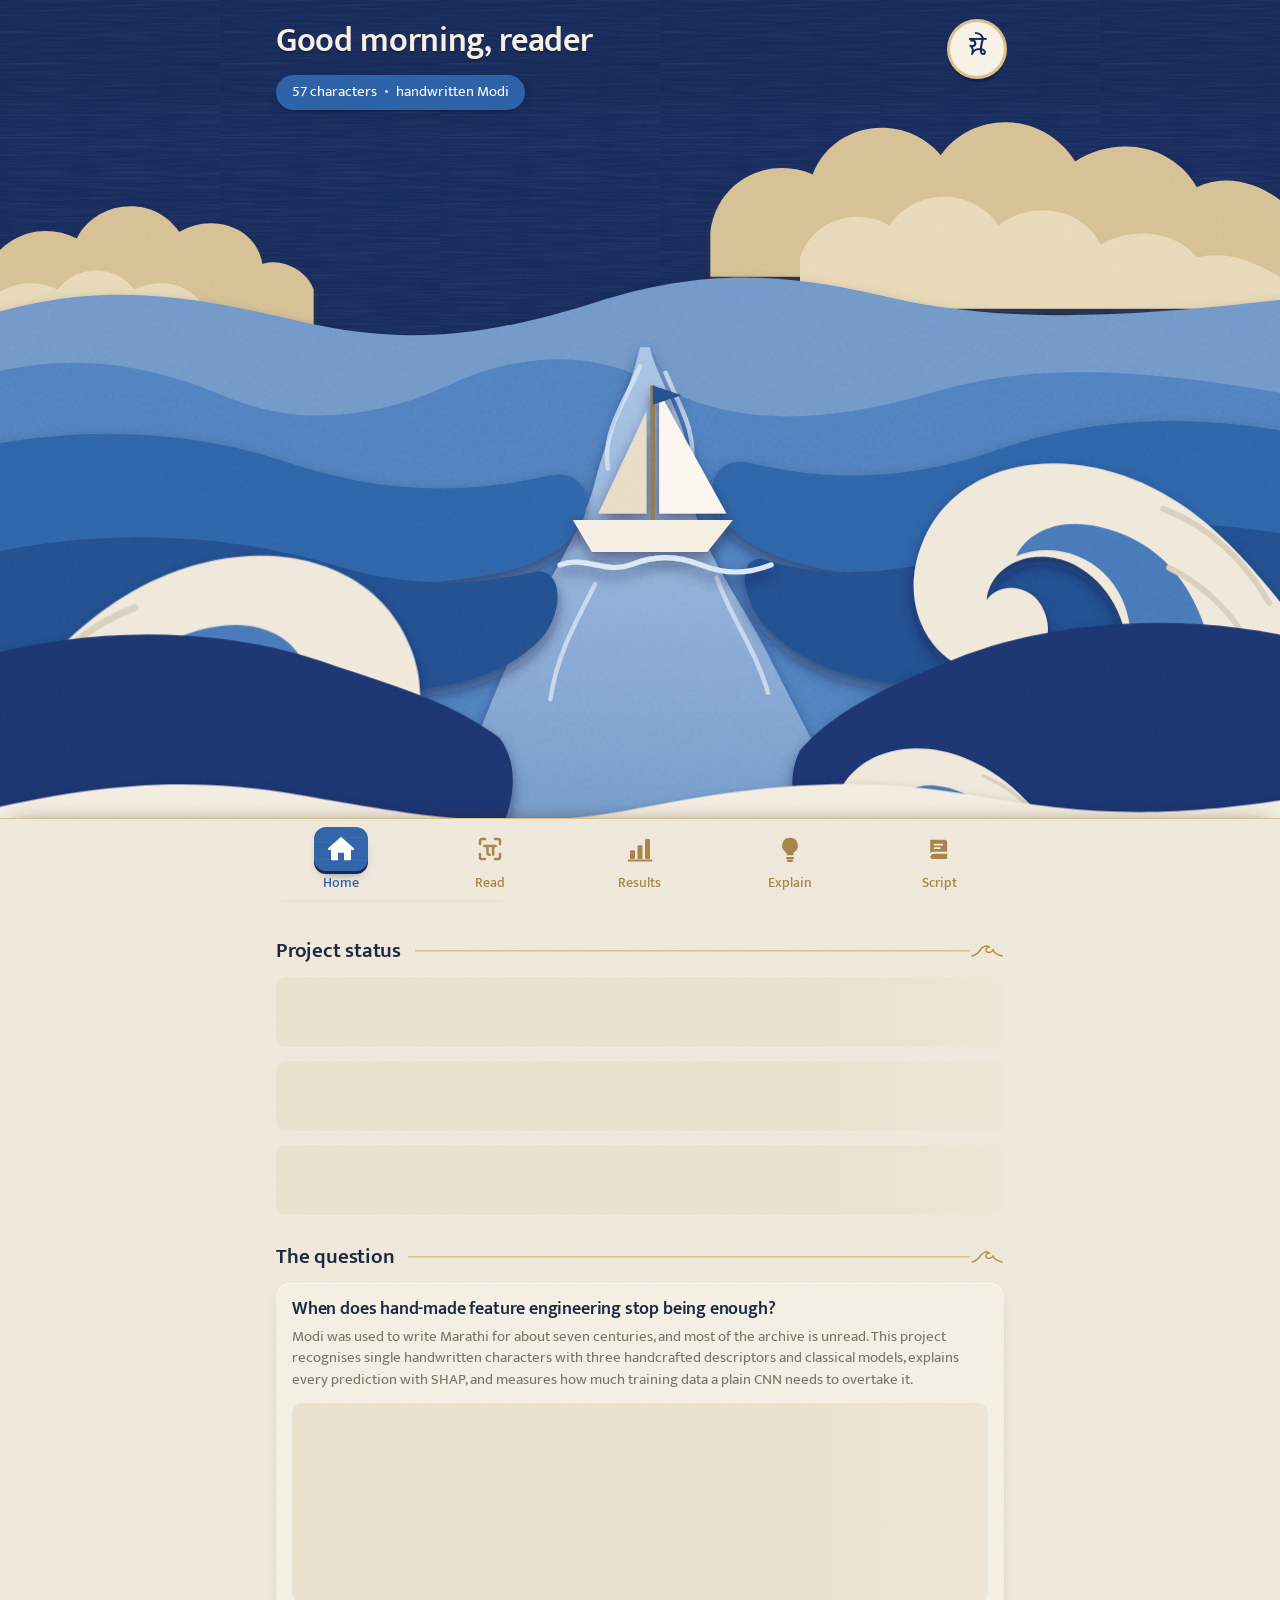
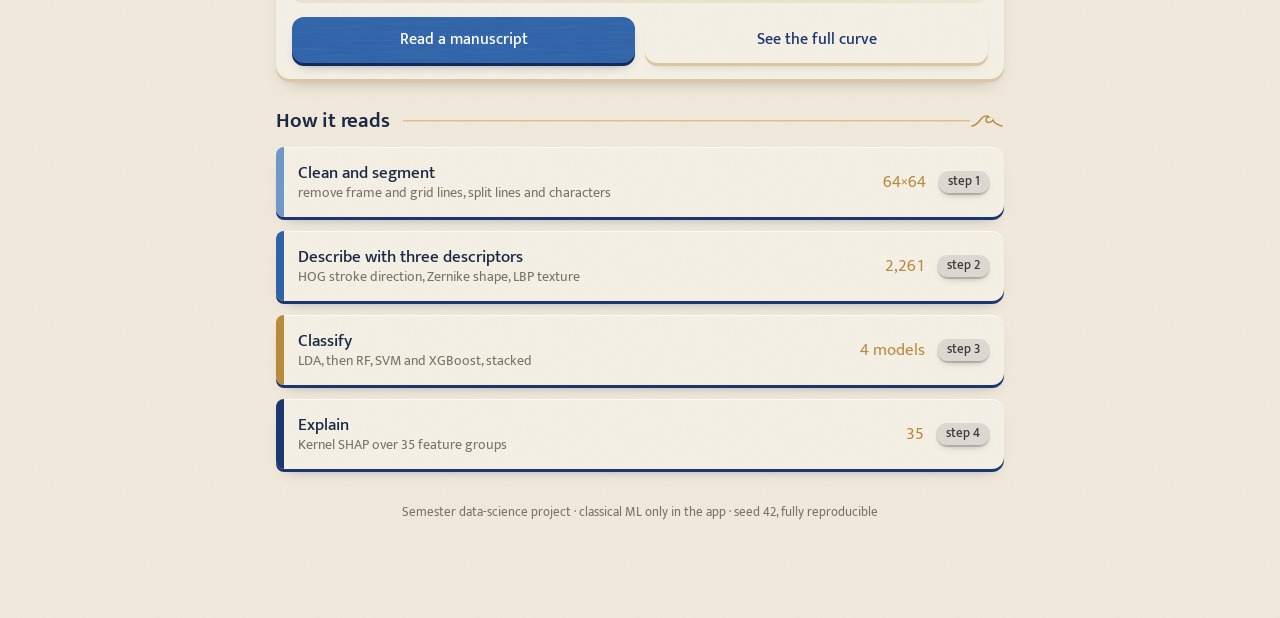
==== web/static/index.html @ 97c3269a "Web app: Starlette server, paper-cut design system and Home page" ====
<!doctype html>
<html lang="en">
<head>
  <meta charset="utf-8">
  <meta name="viewport" content="width=device-width, initial-scale=1, viewport-fit=cover">
  <meta name="theme-color" content="#15295a">
  <meta name="description" content="Recognising handwritten Modi script with handcrafted features and classical machine learning, with SHAP explanations.">
  <title>Modi Lipi XAI</title>
  <link rel="icon" href="img/icon.svg" type="image/svg+xml">
  <link rel="preconnect" href="https://fonts.googleapis.com">
  <link rel="preconnect" href="https://fonts.gstatic.com" crossorigin>
  <link rel="stylesheet" href="https://fonts.googleapis.com/css2?family=Mukta:wght@400;500;600;700&family=Noto+Sans+Modi&display=swap">
  <link rel="stylesheet" href="css/paper.css">
</head>
<body data-page="home">
  <header class="masthead">
    <div class="wrap">
      <div class="masthead-row">
        <div>
          <h1 id="greeting">Modi Lipi XAI</h1>
          <div class="chip-pill" id="chip"><span>57 characters</span><span class="dot"></span><span>handwritten Modi</span></div>
        </div>
        <a class="seal" href="script.html" title="मो - Modi" aria-label="Browse the Modi script">&#x11626;&#x1163B;</a>
      </div>
    </div>
    <div data-art="hero"></div>
  </header>

  <main class="wrap">
    <div class="stats" id="stats" aria-label="Key results">
      <div class="card stat skeleton"></div><div class="card stat skeleton"></div><div class="card stat skeleton"></div>
    </div>
    <div class="dots" id="dots" role="tablist" aria-label="Result cards"></div>

    <h2 class="section-title">Project status</h2>
    <ul class="rows" id="status">
      <li class="skeleton" style="height:70px"></li><li class="skeleton" style="height:70px"></li><li class="skeleton" style="height:70px"></li>
    </ul>

    <h2 class="section-title">The question</h2>
    <article class="card">
      <h3>When does hand-made feature engineering stop being enough?</h3>
      <p class="muted" style="font-size:15px">Modi was used to write Marathi for about seven centuries, and most of the archive is unread.
        This project recognises single handwritten characters with three handcrafted descriptors and classical models,
        explains every prediction with SHAP, and measures how much training data a plain CNN needs to overtake it.</p>
      <div id="mini-curve" class="skeleton" style="min-height:200px"></div>
      <div class="btn-row" style="margin-top:14px">
        <a class="btn" href="read.html">Read a manuscript</a>
        <a class="btn ghost" href="results.html#curve">See the full curve</a>
      </div>
    </article>

    <h2 class="section-title">How it reads</h2>
    <ol class="rows" id="pipeline">
      <li><a class="row" href="read.html" style="--accent:var(--blue-400)"><span class="title">Clean and segment<small>remove frame and grid lines, split lines and characters</small></span><span class="meta">64×64</span><span class="pill pill-todo sm">step 1</span></a></li>
      <li><a class="row" href="explain.html" style="--accent:var(--blue-600)"><span class="title">Describe with three descriptors<small>HOG stroke direction, Zernike shape, LBP texture</small></span><span class="meta">2,261</span><span class="pill pill-todo sm">step 2</span></a></li>
      <li><a class="row" href="results.html#models" style="--accent:var(--gold)"><span class="title">Classify<small>LDA, then RF, SVM and XGBoost, stacked</small></span><span class="meta">4 models</span><span class="pill pill-todo sm">step 3</span></a></li>
      <li><a class="row" href="explain.html" style="--accent:var(--navy-800)"><span class="title">Explain<small>Kernel SHAP over 35 feature groups</small></span><span class="meta">35</span><span class="pill pill-todo sm">step 4</span></a></li>
    </ol>

    <p class="foot-note">Semester data-science project · classical ML only in the app · seed 42, fully reproducible</p>
  </main>

  <script src="js/layout.js"></script>
  <script src="js/home.js"></script>
</body>
</html>
---- web/static/css/paper.css ----
﻿/* Modi Lipi XAI - "cut paper" design system.
   Navy night sky, layered blue paper waves, cream card stock, gold ink. */

:root {
  --navy-950: #0f2146;
  --navy-900: #15295a;
  --navy-800: #1c3670;
  --blue-700: #24508f;
  --blue-600: #2f63a8;
  --blue-500: #4677b8;
  --blue-400: #6f97c8;
  --blue-200: #b8cbe4;
  --blue-100: #dde6f1;

  --paper: #f3ecdf;
  --paper-deep: #ebe1cf;
  --card: #f8f3e9;
  --card-edge: #d8c7a4;
  --rule: #d9ccb2;

  --ink: #1b2944;
  --ink-soft: #3d4a63;
  --muted: #7a7466;

  --gold: #b88a3e;
  --gold-600: #a77a30;
  --gold-300: #dcc08a;
  --gold-200: #ead8b0;
  --sand: #d8c19a;
  --green: #3d7a47;
  --green-300: #8db17a;
  --red: #a8433a;
  --stone: #dcd8d1;

  --hog: var(--blue-600);
  --lbp: var(--green);
  --zernike: var(--gold);

  --radius: 14px;
  --radius-sm: 10px;
  --nav-h: 74px;
  --shadow-card: 0 1px 0 rgba(255, 255, 255, .7) inset, 0 3px 0 var(--card-edge), 0 10px 18px -12px rgba(52, 38, 12, .55);
  --shadow-lift: 0 2px 0 rgba(0, 0, 0, .12), 0 6px 14px -6px rgba(15, 33, 70, .45);

  --font: "Mukta", "Nirmala UI", "Segoe UI", system-ui, sans-serif;
  --font-modi: "Noto Sans Modi", "Mukta", sans-serif;

  --noise: url("data:image/svg+xml,%3Csvg xmlns='http://www.w3.org/2000/svg' width='160' height='160'%3E%3Cfilter id='n'%3E%3CfeTurbulence type='fractalNoise' baseFrequency='.9' numOctaves='3' stitchTiles='stitch'/%3E%3CfeColorMatrix values='0 0 0 0 .35 0 0 0 0 .28 0 0 0 0 .16 0 0 0 .09 0'/%3E%3C/filter%3E%3Crect width='100%25' height='100%25' filter='url(%23n)'/%3E%3C/svg%3E");
  --fibres: url("data:image/svg+xml,%3Csvg xmlns='http://www.w3.org/2000/svg' width='220' height='220'%3E%3Cfilter id='f'%3E%3CfeTurbulence type='turbulence' baseFrequency='.012 .35' numOctaves='2' seed='4'/%3E%3CfeColorMatrix values='0 0 0 0 1 0 0 0 0 1 0 0 0 0 1 0 0 0 .07 0'/%3E%3C/filter%3E%3Crect width='100%25' height='100%25' filter='url(%23f)'/%3E%3C/svg%3E");
  color-scheme: light;
}

*, *::before, *::after { box-sizing: border-box; }
html { -webkit-text-size-adjust: 100%; scroll-padding-top: 16px; }
body {
  margin: 0;
  min-height: 100dvh;
  font-family: var(--font);
  font-size: 16px;
  line-height: 1.45;
  color: var(--ink);
  background: var(--paper) var(--noise);
  padding-bottom: calc(var(--nav-h) + env(safe-area-inset-bottom) + 12px);
  -webkit-font-smoothing: antialiased;
}
img { max-width: 100%; display: block; }
a { color: var(--blue-600); text-decoration-thickness: 1px; text-underline-offset: 3px; }
button { font: inherit; color: inherit; }
h1, h2, h3 { line-height: 1.15; margin: 0; font-weight: 600; letter-spacing: -.01em; }
p { margin: 0 0 .8em; }
.wrap { width: 100%; max-width: 760px; margin: 0 auto; padding: 0 16px; }
.sr-only { position: absolute; width: 1px; height: 1px; overflow: hidden; clip: rect(0 0 0 0); white-space: nowrap; }
:focus-visible { outline: 2px solid var(--gold); outline-offset: 2px; border-radius: 6px; }

/* ---------- header ---------- */
.masthead {
  position: relative;
  background: var(--navy-900) var(--fibres);
  color: #f7f1e4;
  overflow: hidden;
}
.masthead::before {             /* faint paper grain over the navy */
  content: ""; position: absolute; inset: 0; background: var(--noise); opacity: .55; mix-blend-mode: overlay; pointer-events: none;
}
.masthead .wrap { position: relative; z-index: 2; padding-top: calc(22px + env(safe-area-inset-top)); }
.masthead-row { display: flex; align-items: flex-start; justify-content: space-between; gap: 12px; }
.masthead h1 { font-size: clamp(26px, 7.4vw, 34px); font-weight: 600; text-shadow: 0 2px 0 rgba(0, 0, 0, .25); }
.masthead .kicker { color: var(--gold-300); font-size: 13px; letter-spacing: .08em; text-transform: uppercase; font-weight: 600; margin-bottom: 4px; }
.masthead .lede { color: #d7deea; font-size: 15px; margin-top: 6px; max-width: 34em; }
.seal {
  flex: none; width: 54px; height: 54px; border-radius: 50%;
  display: grid; place-items: center;
  background: #fbf6ec var(--noise);
  color: var(--navy-900);
  font-family: var(--font-modi); font-size: 27px; line-height: 1;
  box-shadow: 0 0 0 3px var(--gold-300), 0 4px 0 2px rgba(0, 0, 0, .25);
  text-decoration: none;
}
.chip-pill {
  display: inline-flex; align-items: center; gap: 8px;
  margin-top: 14px; padding: 6px 16px 7px;
  background: var(--blue-600);
  border-radius: 999px;
  font-size: 15px; color: #fff;
  box-shadow: var(--shadow-lift);
}
.chip-pill .dot { width: 3px; height: 3px; border-radius: 50%; background: currentColor; opacity: .8; }

.hero-art { display: block; width: 100%; height: auto; margin-top: -6px; }
.hero-art.compact { margin-top: 10px; }
.masthead.short { padding-bottom: 0; }

/* ---------- section headings ---------- */
.section-title {
  display: flex; align-items: center; gap: 14px;
  margin: 30px 0 14px;
  font-size: 21px; font-weight: 600;
}
.section-title::after {
  content: ""; flex: 1; height: 14px;
  background:
    linear-gradient(var(--gold-300), var(--gold-300)) left center / calc(100% - 34px) 1.5px no-repeat,
    url("data:image/svg+xml,%3Csvg xmlns='http://www.w3.org/2000/svg' viewBox='0 0 34 14'%3E%3Cpath d='M2 12c5-1 7-4 9-7 2-3 6-4 8-2-3 0-4 3-2 5 2 1 5 0 6-2 1 3 5 5 9 6' fill='none' stroke='%23b88a3e' stroke-width='1.4' stroke-linecap='round'/%3E%3C/svg%3E") right center / 34px 14px no-repeat;
}
.section-sub { color: var(--muted); font-size: 15px; margin: -6px 0 14px; }

/* ---------- paper cards ---------- */
.card {
  position: relative;
  background: var(--card) var(--noise);
  border-radius: var(--radius);
  box-shadow: var(--shadow-card);
  padding: 16px;
  overflow: hidden;
}
.card + .card { margin-top: 14px; }
.card h3 { font-size: 18px; margin-bottom: 6px; }
.card .muted, .muted { color: var(--muted); font-size: 14px; }

/* stat cards (home): three across, more on swipe */
.stats {
  display: grid; grid-auto-flow: column; grid-auto-columns: calc((100% - 24px) / 3);
  gap: 12px; overflow-x: auto; scroll-snap-type: x mandatory;
  margin: -34px -16px 0; padding: 0 16px 14px; position: relative; z-index: 3;
  scrollbar-width: none; overscroll-behavior-x: contain; scroll-padding-inline: 16px;
}
.stats > .card + .card { margin-top: 0; }
.stats::-webkit-scrollbar { display: none; }
.stat {
  scroll-snap-align: start;
  min-height: 128px;
  padding: 13px 12px 18px;
  display: flex; flex-direction: column;
}
.stat .label { font-size: 15px; font-weight: 500; color: var(--ink); line-height: 1.2; white-space: nowrap; overflow: hidden; text-overflow: ellipsis; }
.stat .value { font-size: clamp(32px, 9.6vw, 46px); font-weight: 700; line-height: 1; margin: 10px 0 6px; letter-spacing: -.02em; }
.stat .value small { font-size: .5em; font-weight: 600; margin-left: 1px; }
.stat .foot { font-size: 14px; color: var(--ink-soft); line-height: 1.25; position: relative; z-index: 1; max-width: 80%; }
.stat .foot b { font-weight: 600; }
.stat .hill { position: absolute; right: 0; bottom: 0; width: 64%; height: 44px; pointer-events: none; }
.tone-blue .value { color: var(--blue-600); }
.tone-gold .value { color: var(--gold); }
.tone-gold .foot b { color: var(--gold-600); }
.tone-green .value { color: var(--green); }
.tone-navy .value { color: var(--navy-800); }
.dots { display: flex; justify-content: center; gap: 12px; margin: 6px 0 0; }
.dots button { width: 9px; height: 9px; padding: 0; border: 0; border-radius: 50%; background: var(--gold-200); cursor: pointer; }
.dots button[aria-current="true"] { background: var(--blue-700); }

/* ---------- list rows (the "focus" list) ---------- */
.rows { display: grid; gap: 14px; margin: 0; padding: 0; list-style: none; }
.row {
  position: relative;
  display: grid; grid-template-columns: 1fr auto auto; align-items: center; gap: 12px;
  min-height: 70px;
  padding: 12px 14px 12px 22px;
  background: var(--card) var(--noise);
  border-radius: 8px 12px 12px 8px;
  box-shadow: 0 1px 0 rgba(255, 255, 255, .7) inset, 0 3px 0 var(--navy-800), 0 9px 14px -12px rgba(15, 33, 70, .7);
  color: inherit; text-decoration: none;
}
.row::before {
  content: ""; position: absolute; left: 0; top: 0; bottom: 0; width: 8px;
  border-radius: 8px 0 0 8px;
  background: var(--accent, var(--navy-800));
}
.row .title { font-size: 17px; font-weight: 500; line-height: 1.25; }
.row .title small { display: block; font-size: 14px; color: var(--muted); font-weight: 400; }
.row .meta { color: var(--gold); font-size: 17px; font-variant-numeric: tabular-nums; white-space: nowrap; }
a.row:active { transform: translateY(1px); box-shadow: 0 1px 0 rgba(255, 255, 255, .7) inset, 0 2px 0 var(--navy-800); }

/* ---------- pills ---------- */
.pill {
  display: inline-flex; align-items: center; justify-content: center;
  min-width: 96px; padding: 5px 14px 6px;
  border-radius: 999px;
  font-size: 15px; font-weight: 500; line-height: 1.1; white-space: nowrap;
  box-shadow: 0 2px 0 rgba(0, 0, 0, .14), 0 5px 8px -6px rgba(0, 0, 0, .5);
}
.pill.sm { min-width: 0; padding: 3px 10px 4px; font-size: 13px; }
.pill-done { background: var(--green); color: #f4f0e6; }
.pill-progress { background: var(--blue-500); color: #fff; }
.pill-review { background: var(--gold-200); color: #5b4419; }
.pill-now { background: var(--gold-300); color: #3d2c0c; }
.pill-todo { background: var(--stone); color: #3c3a36; }
.pill-blocked { background: var(--navy-800); color: #fff; }
.pill-high { background: var(--green); color: #f4f0e6; }
.pill-medium { background: var(--gold-300); color: #3d2c0c; }
.pill-low { background: var(--red); color: #fff; }

/* ---------- in-page tabs ---------- */
.tabs {
  display: flex; gap: 4px; padding: 4px;
  background: var(--paper-deep);
  border-radius: 999px;
  box-shadow: inset 0 1px 3px rgba(60, 45, 15, .25);
  overflow-x: auto; scrollbar-width: none;
  position: sticky; top: 8px; z-index: 20;
}
.tabs::-webkit-scrollbar { display: none; }
.tabs button {
  flex: 1 0 auto;
  border: 0; background: transparent; cursor: pointer;
  padding: 8px 14px; border-radius: 999px;
  font-size: 15px; font-weight: 500; color: var(--ink-soft); white-space: nowrap;
}
.tabs button[aria-selected="true"] { background: var(--navy-800) var(--fibres); color: #fff; box-shadow: var(--shadow-lift); }
.panel { padding-top: 18px; }
.panel[hidden] { display: none; }

/* ---------- buttons, inputs ---------- */
.btn {
  display: inline-flex; align-items: center; justify-content: center; gap: 8px;
  min-height: 46px; padding: 10px 18px;
  border: 0; border-radius: 12px; cursor: pointer;
  background: var(--blue-600) var(--fibres); color: #fff;
  font-size: 16px; font-weight: 500;
  box-shadow: 0 3px 0 var(--navy-900), 0 8px 14px -10px rgba(15, 33, 70, .8);
  text-decoration: none;
}
.btn:active { transform: translateY(2px); box-shadow: 0 1px 0 var(--navy-900); }
.btn.ghost { background: var(--card) var(--noise); color: var(--navy-800); box-shadow: 0 3px 0 var(--card-edge), 0 8px 14px -12px rgba(52, 38, 12, .6); }
.btn.gold { background: var(--gold-300) var(--noise); color: #3d2c0c; box-shadow: 0 3px 0 var(--gold-600); }
.btn[disabled] { opacity: .55; cursor: progress; }
.btn.block { width: 100%; }
.btn svg { width: 20px; height: 20px; }
.btn-row { display: flex; gap: 10px; flex-wrap: wrap; }
.btn-row .btn { flex: 1 1 140px; }

.dropzone {
  display: grid; place-items: center; text-align: center; gap: 6px;
  min-height: 170px; padding: 20px;
  border: 2px dashed var(--sand); border-radius: var(--radius);
  background: rgba(255, 255, 255, .35);
  cursor: pointer;
}
.dropzone.drag { border-color: var(--blue-500); background: var(--blue-100); }
.dropzone svg { width: 42px; height: 42px; color: var(--gold); }
.dropzone strong { font-size: 17px; font-weight: 600; }

.segmented { display: inline-flex; padding: 3px; gap: 3px; background: var(--paper-deep); border-radius: 10px; }
.segmented label { position: relative; }
.segmented input { position: absolute; opacity: 0; }
.segmented span { display: block; padding: 6px 12px; border-radius: 8px; font-size: 14px; cursor: pointer; color: var(--ink-soft); }
.segmented input:checked + span { background: var(--card); color: var(--ink); box-shadow: 0 1px 0 var(--card-edge); font-weight: 600; }
.segmented input:focus-visible + span { outline: 2px solid var(--gold); }

/* drawing pad */
.pad-wrap { position: relative; }
.pad {
  width: 100%; aspect-ratio: 1 / 1; max-height: 60vh;
  background: #fffdf7 var(--noise);
  border-radius: var(--radius);
  box-shadow: inset 0 0 0 1px var(--rule), var(--shadow-card);
  touch-action: none; cursor: crosshair; display: block;
}
.pad-guide { position: absolute; left: 10%; right: 10%; top: 26%; height: 0; border-top: 1px dashed var(--sand); pointer-events: none; }

/* ---------- recognition output ---------- */
.boxed { border-radius: var(--radius-sm); background: #fff; box-shadow: inset 0 0 0 1px var(--rule); }
.reading { font-size: 24px; font-weight: 600; letter-spacing: .02em; word-break: break-word; }
.reading-deva { font-size: 26px; color: var(--blue-700); }
.legend { display: flex; gap: 12px; flex-wrap: wrap; font-size: 13px; color: var(--muted); }
.legend i { display: inline-block; width: 10px; height: 10px; border-radius: 3px; margin-right: 5px; vertical-align: -1px; }

.char-row { grid-template-columns: 56px 1fr auto; padding-left: 18px; cursor: pointer; border: 0; width: 100%; text-align: left; font: inherit; }
.char-row .thumb { width: 56px; height: 56px; border-radius: 8px; background: #fff; object-fit: contain; box-shadow: inset 0 0 0 1px var(--rule); padding: 4px; }
.char-row .title { display: flex; align-items: baseline; gap: 8px; flex-wrap: wrap; }
.char-row .deva { font-size: 22px; color: var(--blue-700); }
.char-row .num { font-size: 13px; color: var(--muted); }
.conf { display: block; height: 5px; width: 100%; max-width: 160px; background: var(--paper-deep); border-radius: 3px; margin-top: 6px; overflow: hidden; }
.conf > span { display: block; height: 100%; border-radius: 3px; }

/* ---------- bottom sheet ---------- */
.sheet-backdrop { position: fixed; inset: 0; background: rgba(15, 25, 50, .45); z-index: 60; opacity: 0; transition: opacity .2s; }
.sheet-backdrop.open { opacity: 1; }
.sheet {
  position: fixed; left: 0; right: 0; bottom: 0; z-index: 61;
  max-height: 88dvh; overflow-y: auto; overscroll-behavior: contain;
  background: var(--paper) var(--noise);
  border-radius: 22px 22px 0 0;
  box-shadow: 0 -10px 30px rgba(15, 25, 50, .35);
  padding: 8px 0 calc(24px + env(safe-area-inset-bottom));
  transform: translateY(100%); transition: transform .26s cubic-bezier(.2, .8, .2, 1);
}
.sheet.open { transform: none; }
.sheet .grab { width: 44px; height: 5px; border-radius: 3px; background: var(--sand); margin: 4px auto 10px; }
.sheet .wrap { max-width: 640px; }
.sheet-head { display: flex; gap: 14px; align-items: center; }
.sheet-head .glyphs { display: flex; gap: 8px; }
.sheet-head img { width: 72px; height: 72px; border-radius: 10px; background: #fff; box-shadow: inset 0 0 0 1px var(--rule); object-fit: contain; padding: 4px; image-rendering: pixelated; }
.close-x { margin-left: auto; width: 40px; height: 40px; border-radius: 50%; border: 0; background: var(--paper-deep); cursor: pointer; font-size: 22px; line-height: 1; color: var(--ink-soft); }

/* bars */
.bars { display: grid; gap: 9px; }
.bar { display: grid; grid-template-columns: minmax(84px, 38%) 1fr auto; gap: 10px; align-items: center; font-size: 14px; }
.bar .name { overflow: hidden; text-overflow: ellipsis; white-space: nowrap; color: var(--ink-soft); }
.bar .track { height: 12px; background: var(--paper-deep); border-radius: 6px; overflow: hidden; }
.bar .fill { display: block; height: 100%; border-radius: 6px; background: var(--blue-600); }
.bar .num { font-variant-numeric: tabular-nums; color: var(--ink); min-width: 46px; text-align: right; }
.bar.strong .name { color: var(--ink); font-weight: 600; }

/* heat-map over glyph */
.heat { position: relative; width: 100%; max-width: 168px; aspect-ratio: 1; border-radius: 10px; overflow: hidden; background: #fff; box-shadow: inset 0 0 0 1px var(--rule); }
.heat img { position: absolute; inset: 0; width: 100%; height: 100%; image-rendering: pixelated; }
.heat .grid { position: absolute; inset: 0; display: grid; grid-template: repeat(4, 1fr) / repeat(4, 1fr); }
.heat .grid span { border: .5px solid rgba(27, 41, 68, .12); }
.heat-pair { display: grid; grid-template-columns: 1fr 1fr; gap: 12px; }
.heat-pair figure { margin: 0; }
.heat-pair figcaption { font-size: 13px; color: var(--muted); margin-top: 6px; }

/* ---------- charts ---------- */
.chart { width: 100%; height: auto; display: block; overflow: visible; }
.chart text { font-family: var(--font); fill: var(--muted); font-size: 12px; }
.chart .axis line, .chart .axis path { stroke: var(--rule); }
.chart .grid line { stroke: var(--rule); stroke-dasharray: 2 4; }
.chart-legend { display: flex; flex-wrap: wrap; gap: 6px 16px; font-size: 14px; color: var(--ink-soft); margin-top: 10px; }
.chart-legend span { display: inline-flex; align-items: center; gap: 7px; }
.chart-legend i { width: 18px; height: 3px; border-radius: 2px; display: inline-block; }
.chart-legend i.dash { background: repeating-linear-gradient(90deg, currentColor 0 5px, transparent 5px 8px) !important; }

/* ---------- tables ---------- */
.table { width: 100%; border-collapse: collapse; font-size: 15px; }
.table th { text-align: left; font-weight: 600; font-size: 13px; color: var(--muted); padding: 6px 8px; border-bottom: 1.5px solid var(--rule); }
.table td { padding: 9px 8px; border-bottom: 1px solid var(--rule); font-variant-numeric: tabular-nums; }
.table tr:last-child td { border-bottom: 0; }
.table .best { font-weight: 700; color: var(--green); }
.table-scroll { overflow-x: auto; margin: 0 -4px; }

/* ---------- script gallery ---------- */
.glyph-grid { display: grid; grid-template-columns: repeat(auto-fill, minmax(98px, 1fr)); gap: 12px; }
.glyph-card { padding: 10px 8px 12px; text-align: center; border: 0; cursor: pointer; font: inherit; color: inherit; }
.glyph-card img { width: 64px; height: 64px; margin: 0 auto 6px; object-fit: contain; mix-blend-mode: multiply; }
.glyph-card .modi { font-family: var(--font-modi); font-size: 34px; line-height: 64px; height: 64px; color: var(--navy-800); }
.glyph-card .deva { font-size: 22px; color: var(--blue-700); line-height: 1.1; }
.glyph-card .rom { font-size: 13px; color: var(--muted); }
.f1-tag { position: absolute; top: 7px; right: 7px; font-size: 11px; padding: 1px 6px; border-radius: 6px; background: var(--paper-deep); color: var(--ink-soft); }
.f1-tag.low { background: #efd2c8; color: #7a2b22; }

/* ---------- facts list ---------- */
.facts { display: grid; grid-template-columns: repeat(2, 1fr); gap: 12px; }
.fact { padding: 12px 14px; }
.fact .k { font-size: 13px; color: var(--muted); }
.fact .v { font-size: 22px; font-weight: 700; color: var(--navy-800); line-height: 1.15; }
.note {
  border-left: 4px solid var(--gold); padding: 10px 14px; border-radius: 4px 10px 10px 4px;
  background: rgba(234, 216, 176, .45); font-size: 15px; color: var(--ink-soft);
}
.note.warn { border-color: var(--red); background: rgba(168, 67, 58, .09); }
.figure-link { display: block; margin-top: 12px; border-radius: 10px; overflow: hidden; box-shadow: inset 0 0 0 1px var(--rule); }
details.more { margin-top: 12px; }
details.more summary { cursor: pointer; color: var(--blue-600); font-weight: 500; }

/* ---------- loading ---------- */
.skeleton { background: linear-gradient(90deg, var(--paper-deep) 25%, #f6efe2 50%, var(--paper-deep) 75%) 0 0 / 300% 100%; animation: shimmer 1.4s infinite linear; border-radius: 10px; min-height: 20px; }
@keyframes shimmer { to { background-position: -300% 0; } }
.spinner { width: 20px; height: 20px; border: 2.5px solid rgba(255, 255, 255, .35); border-top-color: #fff; border-radius: 50%; animation: spin .8s linear infinite; }
@keyframes spin { to { transform: rotate(360deg); } }
.boat-loader { display: grid; place-items: center; gap: 10px; padding: 24px; color: var(--muted); }
.boat-loader svg { width: 70px; animation: bob 2.2s ease-in-out infinite; }
@keyframes bob { 50% { transform: translateY(-5px) rotate(-3deg); } }
.toast { position: fixed; left: 50%; bottom: calc(var(--nav-h) + 16px); transform: translateX(-50%); background: var(--navy-900); color: #fff; padding: 10px 16px; border-radius: 10px; z-index: 80; font-size: 15px; box-shadow: var(--shadow-lift); max-width: calc(100% - 32px); }

/* ---------- bottom tab bar ---------- */
.tabbar {
  position: fixed; left: 0; right: 0; bottom: 0; z-index: 50;
  background: var(--paper) var(--noise);
  border-top: 1.5px solid var(--gold-300);
  box-shadow: 0 -8px 20px -14px rgba(52, 38, 12, .6);
  padding-bottom: env(safe-area-inset-bottom);
}
.tabbar ul { display: grid; grid-template-columns: repeat(5, 1fr); max-width: 760px; margin: 0 auto; padding: 8px 6px 6px; list-style: none; }
.tabbar a {
  display: flex; flex-direction: column; align-items: center; gap: 3px;
  text-decoration: none; color: #a8854a; font-size: 13.5px; font-weight: 500;
}
.tabbar .ico { width: 54px; height: 44px; display: grid; place-items: center; border-radius: 12px; }
.tabbar .ico svg { width: 30px; height: 30px; }
.tabbar a[aria-current="page"] { color: var(--blue-600); }
.tabbar a[aria-current="page"] .ico { background: var(--blue-600) var(--fibres); color: #fff; box-shadow: 0 3px 0 var(--navy-900), 0 8px 12px -8px rgba(15, 33, 70, .8); }

/* ---------- footer ---------- */
.foot-note { margin: 34px 0 10px; text-align: center; font-size: 13px; color: var(--muted); }

/* ---------- larger screens ---------- */
@media (min-width: 720px) {
  .stats { grid-auto-columns: calc((100% - 24px) / 3); margin-left: 0; margin-right: 0; padding-left: 0; padding-right: 0; }
  .facts { grid-template-columns: repeat(4, 1fr); }
  .two-col { display: grid; grid-template-columns: 1.2fr 1fr; gap: 16px; align-items: start; }
  .two-col > .card + .card { margin-top: 0; }
}
@media (max-width: 380px) {
  .row { grid-template-columns: 1fr auto; }
  .row .meta { grid-column: 1; grid-row: 2; font-size: 15px; margin-top: -6px; }
  .row .pill { grid-column: 2; grid-row: 1 / span 2; }
  .stat .label { font-size: 14px; }
}
@media (prefers-reduced-motion: reduce) {
  *, *::before, *::after { animation: none !important; transition: none !important; }
}
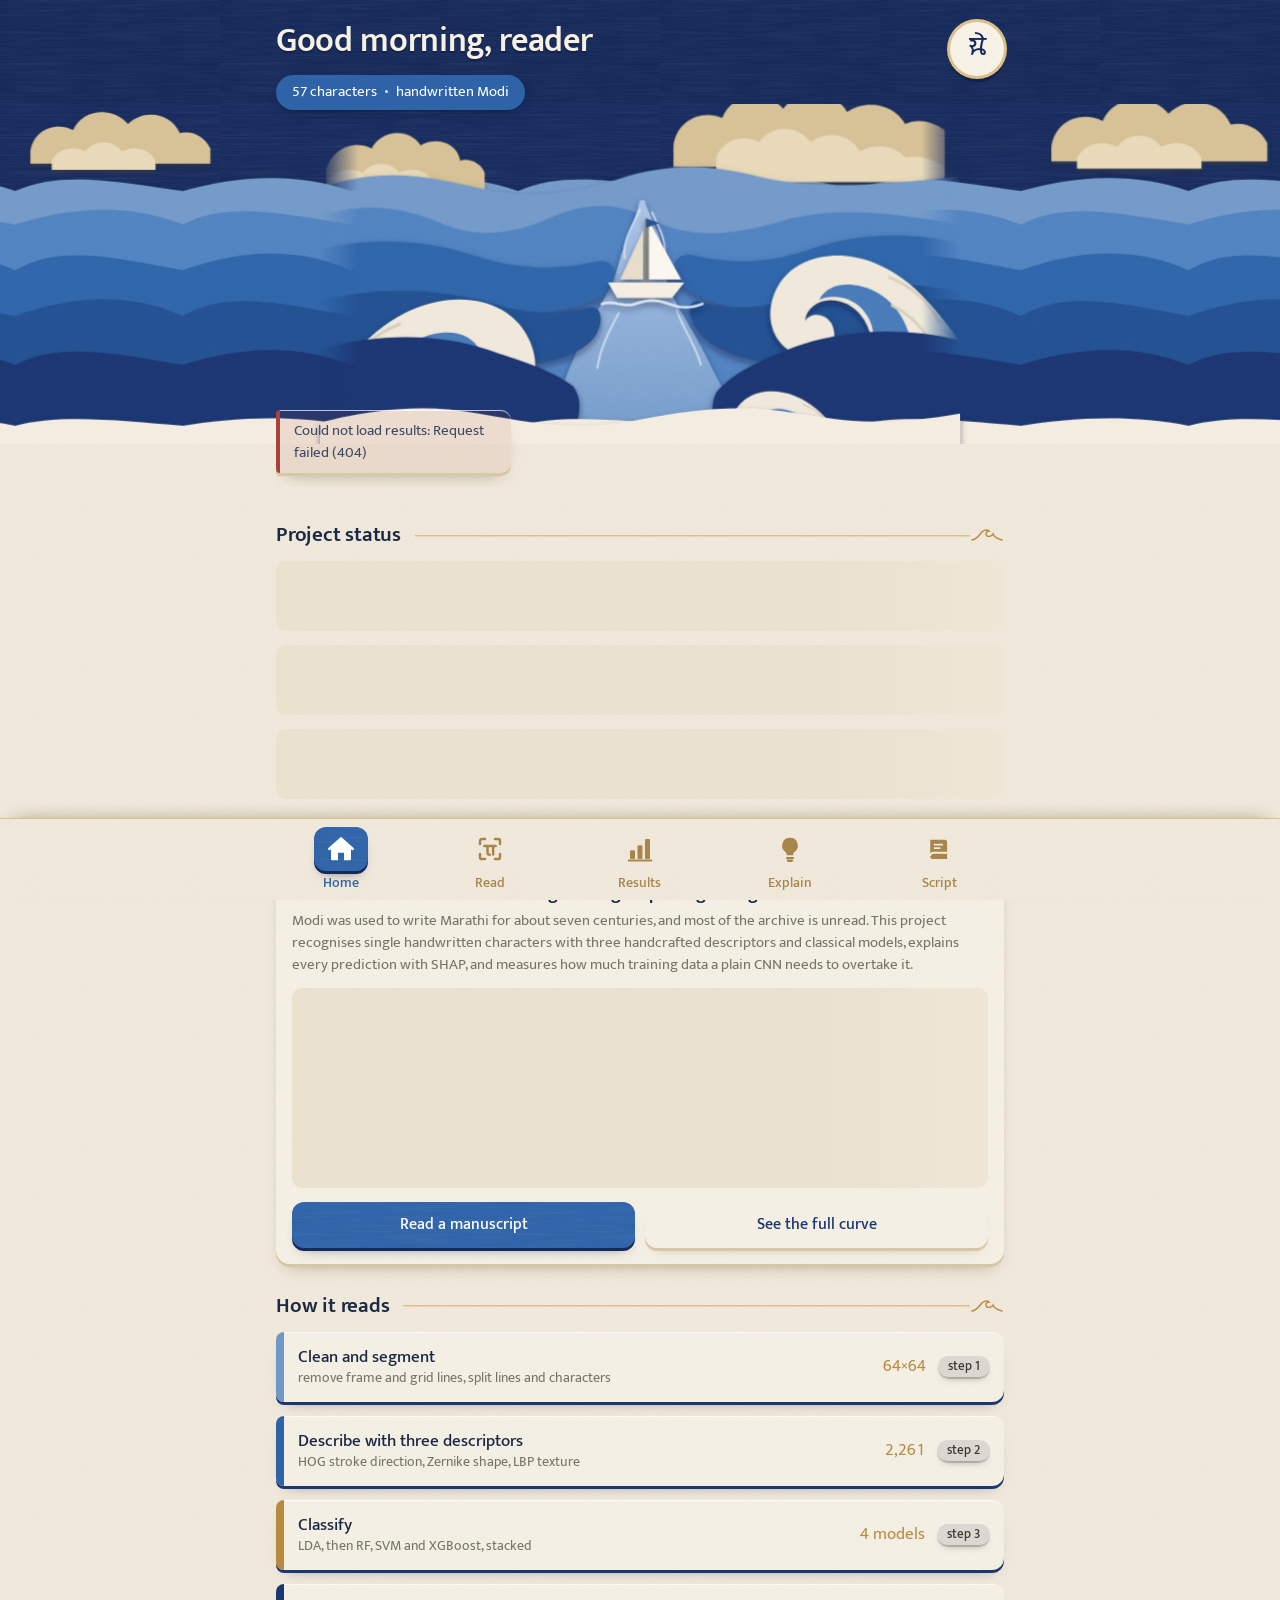
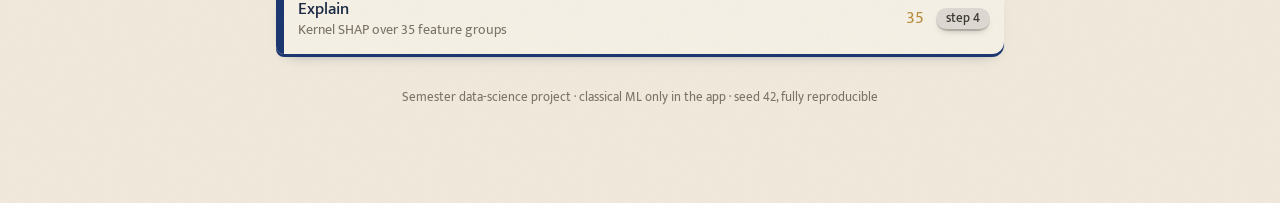
==== commit 7d25ce04: "Web manifest so the site can be added to a phone home screen; keep active tab in view" ====
--- a/web/static/index.html
+++ b/web/static/index.html
@@ -7,6 +7,7 @@
   <meta name="description" content="Recognising handwritten Modi script with handcrafted features and classical machine learning, with SHAP explanations.">
   <title>Modi Lipi XAI</title>
   <link rel="icon" href="img/icon.svg" type="image/svg+xml">
+  <link rel="manifest" href="manifest.webmanifest">
   <link rel="preconnect" href="https://fonts.googleapis.com">
   <link rel="preconnect" href="https://fonts.gstatic.com" crossorigin>
   <link rel="stylesheet" href="https://fonts.googleapis.com/css2?family=Mukta:wght@400;500;600;700&family=Noto+Sans+Modi&display=swap">
--- a/web/static/css/paper.css
+++ b/web/static/css/paper.css
@@ -1,4 +1,4 @@
-﻿/* Modi Lipi XAI - "cut paper" design system.
+/* Modi Lipi XAI - "cut paper" design system.
    Navy night sky, layered blue paper waves, cream card stock, gold ink. */
 
 :root {
@@ -134,6 +134,7 @@
   overflow: hidden;
 }
 .card + .card { margin-top: 14px; }
+:is(.glyph-grid, .facts, .stats, .heat-pair, .two-col) > .card { margin-top: 0; }
 .card h3 { font-size: 18px; margin-bottom: 6px; }
 .card .muted, .muted { color: var(--muted); font-size: 14px; }
 
@@ -144,7 +145,6 @@
   margin: -34px -16px 0; padding: 0 16px 14px; position: relative; z-index: 3;
   scrollbar-width: none; overscroll-behavior-x: contain; scroll-padding-inline: 16px;
 }
-.stats > .card + .card { margin-top: 0; }
 .stats::-webkit-scrollbar { display: none; }
 .stat {
   scroll-snap-align: start;
@@ -221,7 +221,7 @@
 .tabs button {
   flex: 1 0 auto;
   border: 0; background: transparent; cursor: pointer;
-  padding: 8px 14px; border-radius: 999px;
+  padding: 8px 11px; border-radius: 999px;
   font-size: 15px; font-weight: 500; color: var(--ink-soft); white-space: nowrap;
 }
 .tabs button[aria-selected="true"] { background: var(--navy-800) var(--fibres); color: #fff; box-shadow: var(--shadow-lift); }
@@ -313,8 +313,8 @@
 
 /* bars */
 .bars { display: grid; gap: 9px; }
-.bar { display: grid; grid-template-columns: minmax(84px, 38%) 1fr auto; gap: 10px; align-items: center; font-size: 14px; }
-.bar .name { overflow: hidden; text-overflow: ellipsis; white-space: nowrap; color: var(--ink-soft); }
+.bar { display: grid; grid-template-columns: minmax(84px, 44%) 1fr auto; gap: 10px; align-items: center; font-size: 14px; }
+.bar .name { color: var(--ink-soft); line-height: 1.2; overflow-wrap: anywhere; }
 .bar .track { height: 12px; background: var(--paper-deep); border-radius: 6px; overflow: hidden; }
 .bar .fill { display: block; height: 100%; border-radius: 6px; background: var(--blue-600); }
 .bar .num { font-variant-numeric: tabular-nums; color: var(--ink); min-width: 46px; text-align: right; }
@@ -404,15 +404,17 @@
 
 /* ---------- larger screens ---------- */
 @media (min-width: 720px) {
+  .hero-art { height: min(56vw, 340px); }
+  .hero-art.compact { height: 104px; }
   .stats { grid-auto-columns: calc((100% - 24px) / 3); margin-left: 0; margin-right: 0; padding-left: 0; padding-right: 0; }
   .facts { grid-template-columns: repeat(4, 1fr); }
   .two-col { display: grid; grid-template-columns: 1.2fr 1fr; gap: 16px; align-items: start; }
   .two-col > .card + .card { margin-top: 0; }
 }
 @media (max-width: 380px) {
-  .row { grid-template-columns: 1fr auto; }
-  .row .meta { grid-column: 1; grid-row: 2; font-size: 15px; margin-top: -6px; }
-  .row .pill { grid-column: 2; grid-row: 1 / span 2; }
+  .row:has(> .meta + .pill) { grid-template-columns: 1fr auto; }
+  .row:has(> .meta + .pill) .meta { grid-column: 1; grid-row: 2; font-size: 15px; margin-top: -6px; }
+  .row:has(> .meta + .pill) .pill { grid-column: 2; grid-row: 1 / span 2; }
   .stat .label { font-size: 14px; }
 }
 @media (prefers-reduced-motion: reduce) {
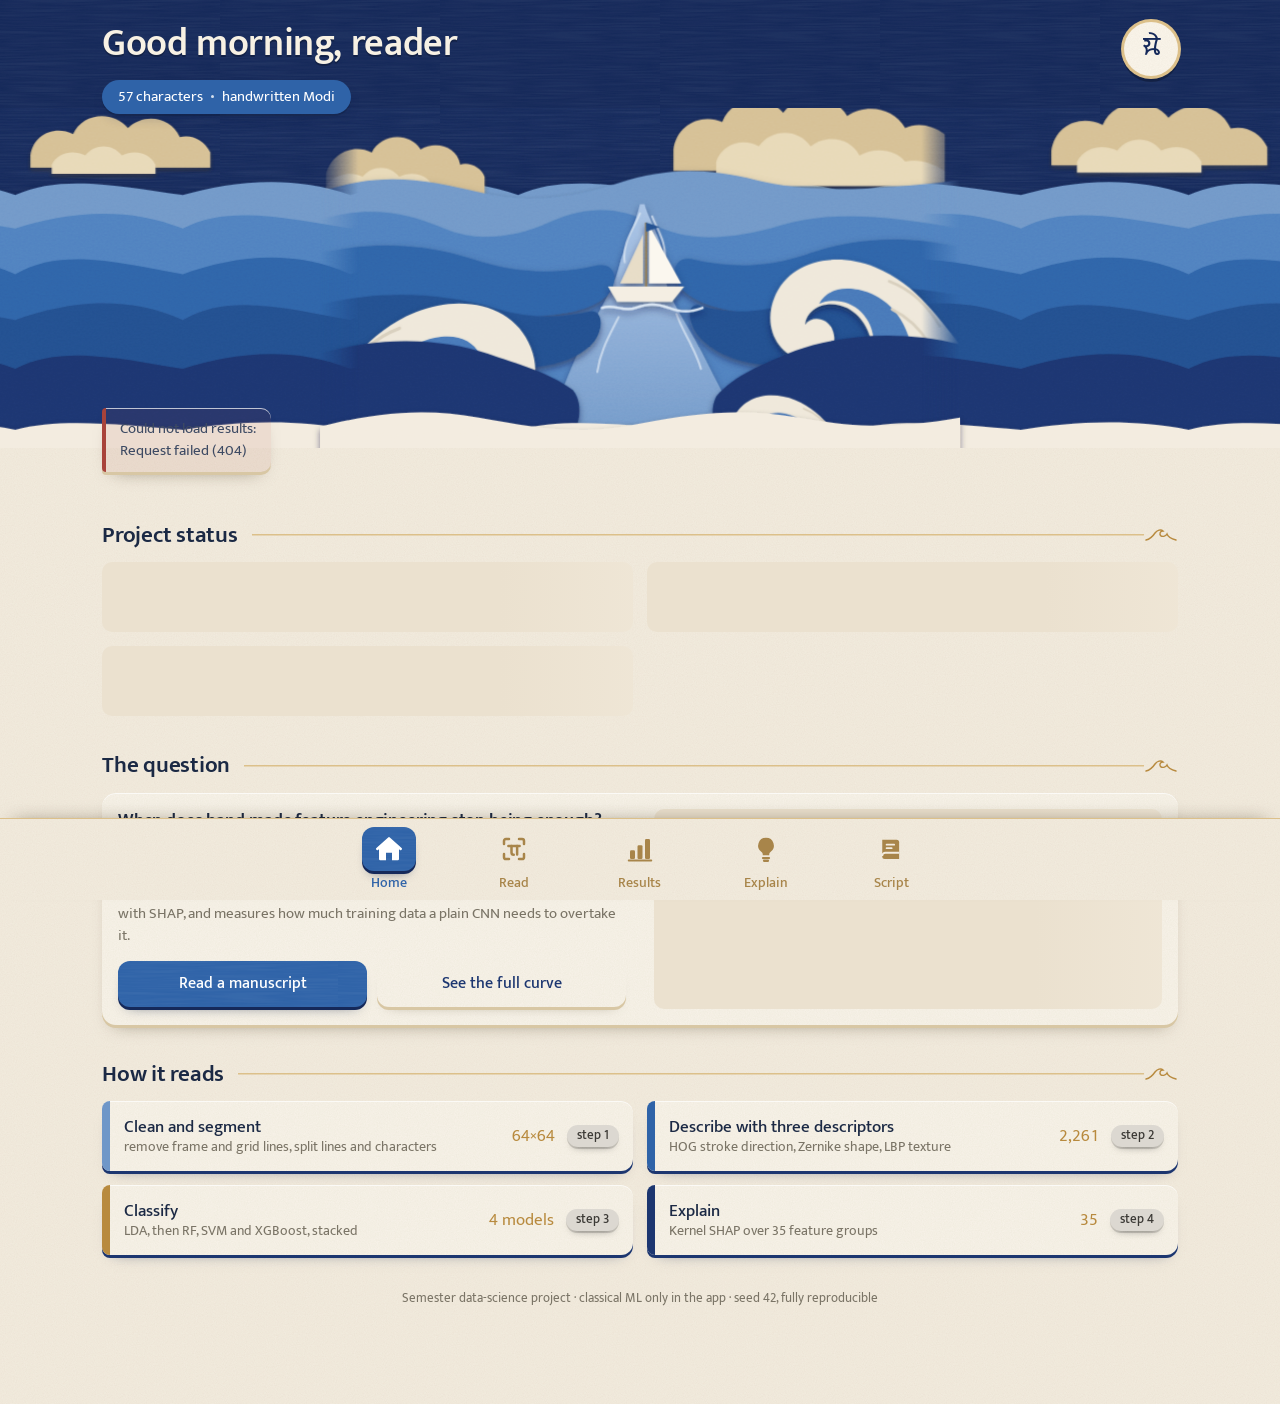
==== commit 27970a14: "Fully responsive layout: small phones to large desktops No horizontal overflow from 280px up: stat c" ====
--- a/web/static/index.html
+++ b/web/static/index.html
@@ -34,25 +34,25 @@
     <div class="dots" id="dots" role="tablist" aria-label="Result cards"></div>
 
     <h2 class="section-title">Project status</h2>
-    <ul class="rows" id="status">
+    <ul class="rows two-up" id="status">
       <li class="skeleton" style="height:70px"></li><li class="skeleton" style="height:70px"></li><li class="skeleton" style="height:70px"></li>
     </ul>
 
     <h2 class="section-title">The question</h2>
-    <article class="card">
+    <article class="card"><div class="panel-grid even"><div>
       <h3>When does hand-made feature engineering stop being enough?</h3>
       <p class="muted" style="font-size:15px">Modi was used to write Marathi for about seven centuries, and most of the archive is unread.
         This project recognises single handwritten characters with three handcrafted descriptors and classical models,
         explains every prediction with SHAP, and measures how much training data a plain CNN needs to overtake it.</p>
-      <div id="mini-curve" class="skeleton" style="min-height:200px"></div>
       <div class="btn-row" style="margin-top:14px">
         <a class="btn" href="read.html">Read a manuscript</a>
         <a class="btn ghost" href="results.html#curve">See the full curve</a>
-      </div>
-    </article>
+      </div></div>
+      <div id="mini-curve" class="skeleton" style="min-height:200px"></div>
+    </div></article>
 
     <h2 class="section-title">How it reads</h2>
-    <ol class="rows" id="pipeline">
+    <ol class="rows two-up" id="pipeline">
       <li><a class="row" href="read.html" style="--accent:var(--blue-400)"><span class="title">Clean and segment<small>remove frame and grid lines, split lines and characters</small></span><span class="meta">64×64</span><span class="pill pill-todo sm">step 1</span></a></li>
       <li><a class="row" href="explain.html" style="--accent:var(--blue-600)"><span class="title">Describe with three descriptors<small>HOG stroke direction, Zernike shape, LBP texture</small></span><span class="meta">2,261</span><span class="pill pill-todo sm">step 2</span></a></li>
       <li><a class="row" href="results.html#models" style="--accent:var(--gold)"><span class="title">Classify<small>LDA, then RF, SVM and XGBoost, stacked</small></span><span class="meta">4 models</span><span class="pill pill-todo sm">step 3</span></a></li>
--- a/web/static/css/paper.css
+++ b/web/static/css/paper.css
@@ -62,13 +62,14 @@
   background: var(--paper) var(--noise);
   padding-bottom: calc(var(--nav-h) + env(safe-area-inset-bottom) + 12px);
   -webkit-font-smoothing: antialiased;
+  overflow-x: clip;
 }
 img { max-width: 100%; display: block; }
 a { color: var(--blue-600); text-decoration-thickness: 1px; text-underline-offset: 3px; }
 button { font: inherit; color: inherit; }
 h1, h2, h3 { line-height: 1.15; margin: 0; font-weight: 600; letter-spacing: -.01em; }
 p { margin: 0 0 .8em; }
-.wrap { width: 100%; max-width: 760px; margin: 0 auto; padding: 0 16px; }
+.wrap { width: 100%; max-width: 760px; margin: 0 auto; padding: 0 clamp(12px, 4vw, 16px); }
 .sr-only { position: absolute; width: 1px; height: 1px; overflow: hidden; clip: rect(0 0 0 0); white-space: nowrap; }
 :focus-visible { outline: 2px solid var(--gold); outline-offset: 2px; border-radius: 6px; }
 
@@ -140,7 +141,7 @@
 
 /* stat cards (home): three across, more on swipe */
 .stats {
-  display: grid; grid-auto-flow: column; grid-auto-columns: calc((100% - 24px) / 3);
+  display: grid; grid-auto-flow: column; grid-auto-columns: max(106px, calc((100% - 24px) / 3));
   gap: 12px; overflow-x: auto; scroll-snap-type: x mandatory;
   margin: -34px -16px 0; padding: 0 16px 14px; position: relative; z-index: 3;
   scrollbar-width: none; overscroll-behavior-x: contain; scroll-padding-inline: 16px;
@@ -406,17 +407,109 @@
 @media (min-width: 720px) {
   .hero-art { height: min(56vw, 340px); }
   .hero-art.compact { height: 104px; }
-  .stats { grid-auto-columns: calc((100% - 24px) / 3); margin-left: 0; margin-right: 0; padding-left: 0; padding-right: 0; }
   .facts { grid-template-columns: repeat(4, 1fr); }
   .two-col { display: grid; grid-template-columns: 1.2fr 1fr; gap: 16px; align-items: start; }
   .two-col > .card + .card { margin-top: 0; }
 }
-@media (max-width: 380px) {
-  .row:has(> .meta + .pill) { grid-template-columns: 1fr auto; }
-  .row:has(> .meta + .pill) .meta { grid-column: 1; grid-row: 2; font-size: 15px; margin-top: -6px; }
-  .row:has(> .meta + .pill) .pill { grid-column: 2; grid-row: 1 / span 2; }
-  .stat .label { font-size: 14px; }
-}
 @media (prefers-reduced-motion: reduce) {
   *, *::before, *::after { animation: none !important; transition: none !important; }
 }
+
+/* =====================================================================
+   Responsive layer: phones from 280px, tablets, desktops up to 4K.
+   ===================================================================== */
+img, svg, canvas, table { max-width: 100%; }
+.title, .note, .card, .lede, p { overflow-wrap: anywhere; }
+.chip-pill { flex-wrap: wrap; row-gap: 0; max-width: 100%; }
+
+/* rows reflow by their own width, not the window's */
+.rows > li { container-type: inline-size; min-width: 0; }
+@container (max-width: 420px) {
+  .row:has(> .meta + .pill) { grid-template-columns: 1fr auto; row-gap: 2px; }
+  .row:has(> .meta + .pill) .meta { grid-column: 1; grid-row: 2; font-size: 15px; }
+  .row:has(> .meta + .pill) .pill { grid-column: 2; grid-row: 1 / span 2; }
+}
+@container (max-width: 300px) {
+  .row, .row:has(> .meta + .pill) { grid-template-columns: 1fr !important; gap: 6px; padding-right: 12px; }
+  .row:has(> .meta + .pill) .meta, .row:has(> .meta + .pill) .pill { grid-column: 1; grid-row: auto; justify-self: start; }
+  .pill { min-width: 0; }
+  .char-row { grid-template-columns: 48px 1fr !important; }
+  .char-row .thumb { width: 48px; height: 48px; }
+  .char-row .pill { grid-column: 2; justify-self: start; }
+}
+
+/* very small phones (and narrow split-screen windows) */
+@media (max-width: 360px) {
+  body { font-size: 15px; }
+  .masthead h1 { font-size: clamp(22px, 8vw, 28px); }
+  .seal { width: 44px; height: 44px; font-size: 22px; }
+  .chip-pill { font-size: 13px; padding: 5px 12px; }
+  .section-title { font-size: 19px; }
+  .stat { min-height: 116px; padding: 11px 10px 16px; }
+  .stat .value { font-size: 32px; }
+  .pill { min-width: 0; padding: 4px 11px 5px; font-size: 14px; }
+  .bar { grid-template-columns: minmax(64px, 40%) 1fr auto; gap: 6px; font-size: 13px; }
+  .heat-pair { grid-template-columns: 1fr; justify-items: center; }
+  .facts { grid-template-columns: 1fr; }
+  .tabs button { padding: 7px 10px; font-size: 14px; }
+  .btn { padding: 10px 14px; }
+}
+.tabbar ul { padding-left: max(6px, env(safe-area-inset-left)); padding-right: max(6px, env(safe-area-inset-right)); }
+.tabbar a { font-size: clamp(11px, 3.4vw, 13.5px); min-width: 0; }
+.tabbar .ico { width: min(54px, 100%); }
+@media (max-width: 300px) {
+  .tabbar .ico { height: 38px; }
+  .tabbar .ico svg { width: 24px; height: 24px; }
+  :root { --nav-h: 64px; }
+}
+
+/* tablets */
+@media (min-width: 720px) {
+  .wrap { max-width: 920px; padding: 0 24px; }
+  .stats { margin: -40px 0 0; padding: 0 0 14px; scroll-padding-inline: 0; }
+  .rows.two-up { grid-template-columns: 1fr 1fr; }
+  .masthead h1 { font-size: 38px; }
+  .masthead .lede { font-size: 17px; }
+  .section-title { font-size: 23px; margin-top: 36px; }
+  .glyph-grid { grid-template-columns: repeat(auto-fill, minmax(120px, 1fr)); }
+  .chart { max-height: 460px; }
+}
+
+/* laptops and desktops */
+@media (min-width: 1024px) {
+  .wrap { max-width: 1140px; padding: 0 32px; }
+  .stats { grid-auto-columns: calc((100% - 60px) / 6); overflow: visible; }
+  .stats + .dots { display: none; }
+  .rows.two-up, .rows.char-grid { grid-template-columns: 1fr 1fr; }
+  .panel-grid { display: grid; grid-template-columns: minmax(0, 1.35fr) minmax(0, 1fr); gap: 20px; align-items: start; }
+  .panel-grid > * { margin-top: 0 !important; }
+  .panel-grid > .span-all { grid-column: 1 / -1; }
+  .tabs { max-width: 720px; }
+  .tabbar ul { max-width: 640px; }
+  .sheet { left: 50%; right: auto; width: min(720px, 100% - 48px); transform: translate(-50%, 110%); border-radius: 22px 22px 0 0; }
+  .sheet.open { transform: translate(-50%, 0); }
+  .pad { max-height: 520px; max-width: 520px; margin: 0 auto; }
+  .pad-wrap { max-width: 520px; margin: 0 auto; }
+  .pad-guide { left: 12%; right: 12%; }
+}
+@media (min-width: 1600px) {
+  .wrap { max-width: 1320px; }
+  body { font-size: 17px; }
+}
+
+/* grids of cards: one column on phones, two on wide screens */
+.card-grid { display: grid; gap: 14px; }
+.card-grid > .card + .card { margin-top: 0; }
+@media (min-width: 900px) { .card-grid { grid-template-columns: 1fr 1fr; align-items: start; } }
+/* below desktop, panel-grid is a plain stack with normal spacing */
+@media (max-width: 1023.98px) { .panel-grid > * + * { margin-top: 14px; } }
+@media (min-width: 1024px) { .panel-grid .facts { grid-template-columns: 1fr 1fr; } }
+.table th, .table td { white-space: nowrap; }
+@media (min-width: 1024px) {
+  .panel-grid.even { grid-template-columns: minmax(0, 1fr) minmax(0, 1fr); }
+  .card .panel-grid { gap: 28px; align-items: center; }
+  .table { font-size: 14px; }
+  .table th, .table td { padding: 8px 6px; }
+}
+/* buttons/text block above the chart on phones gets breathing room */
+@media (max-width: 1023.98px) { .card .panel-grid > * + * { margin-top: 16px; } }
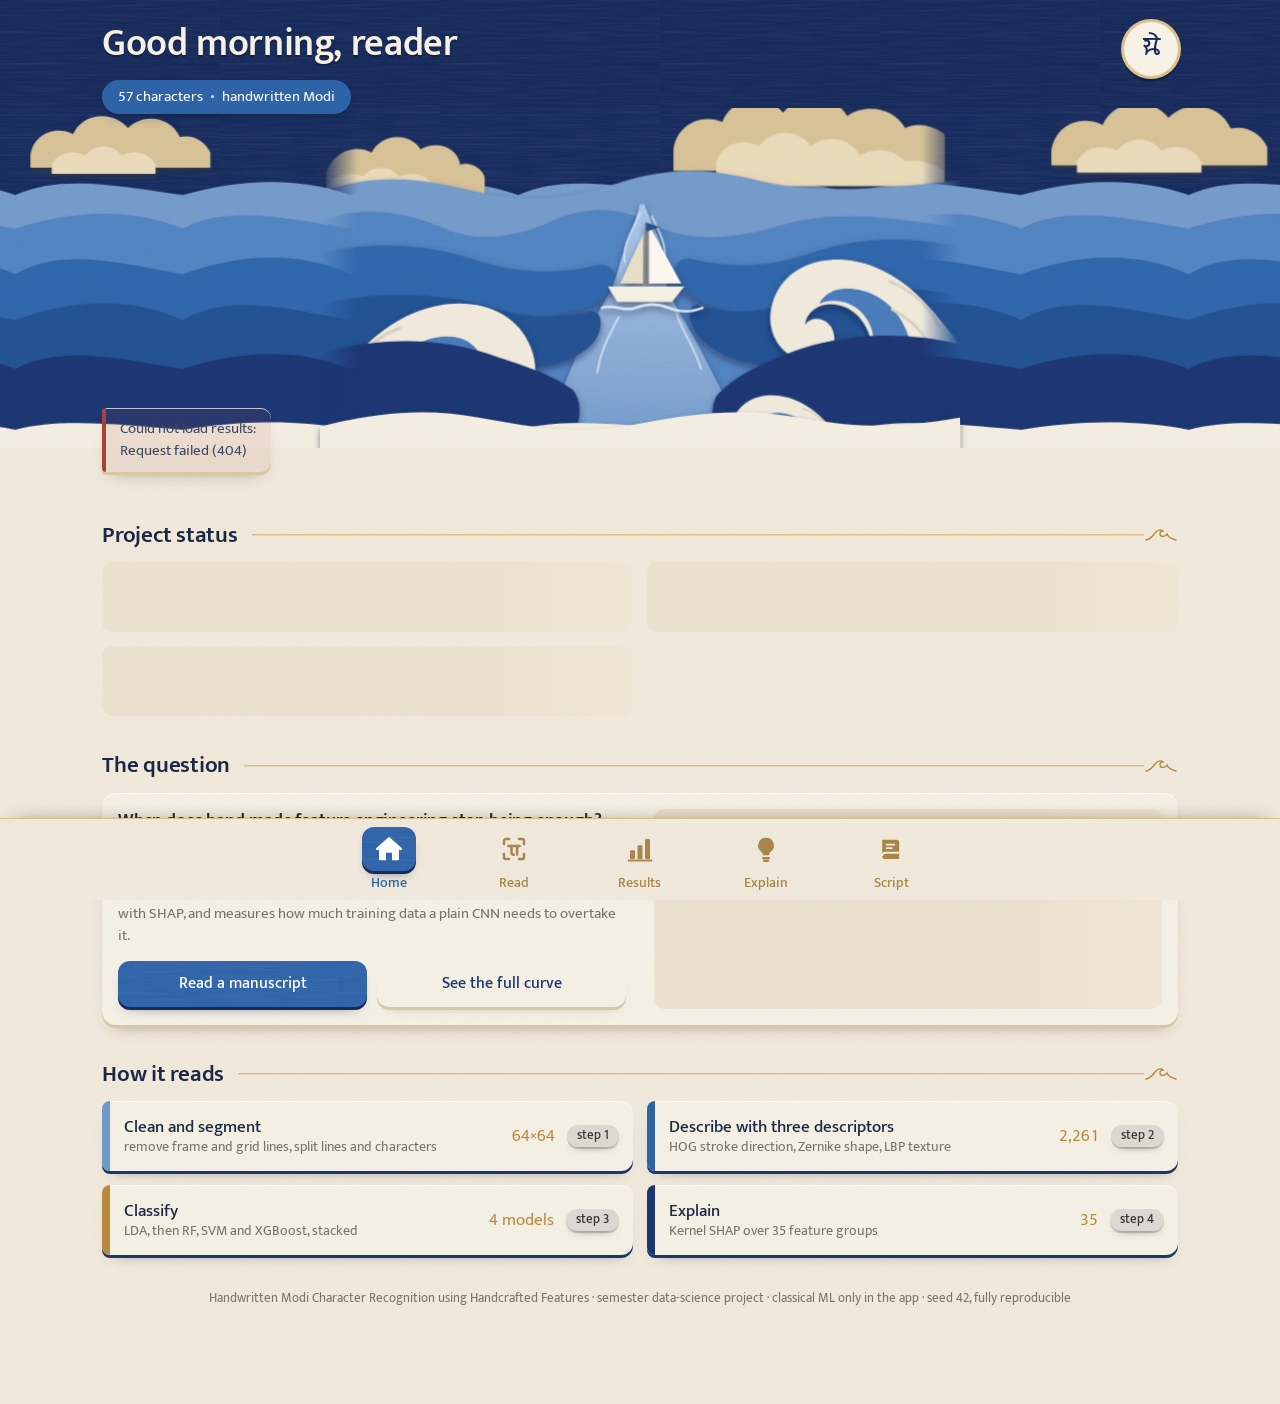
==== commit 153533c5: "New project title: Handwritten Modi Character Recognition using Handcrafted Features Title changed i" ====
--- a/web/static/index.html
+++ b/web/static/index.html
@@ -59,7 +59,7 @@
       <li><a class="row" href="explain.html" style="--accent:var(--navy-800)"><span class="title">Explain<small>Kernel SHAP over 35 feature groups</small></span><span class="meta">35</span><span class="pill pill-todo sm">step 4</span></a></li>
     </ol>
 
-    <p class="foot-note">Semester data-science project · classical ML only in the app · seed 42, fully reproducible</p>
+    <p class="foot-note">Handwritten Modi Character Recognition using Handcrafted Features · semester data-science project · classical ML only in the app · seed 42, fully reproducible</p>
   </main>
 
   <script src="js/layout.js"></script>
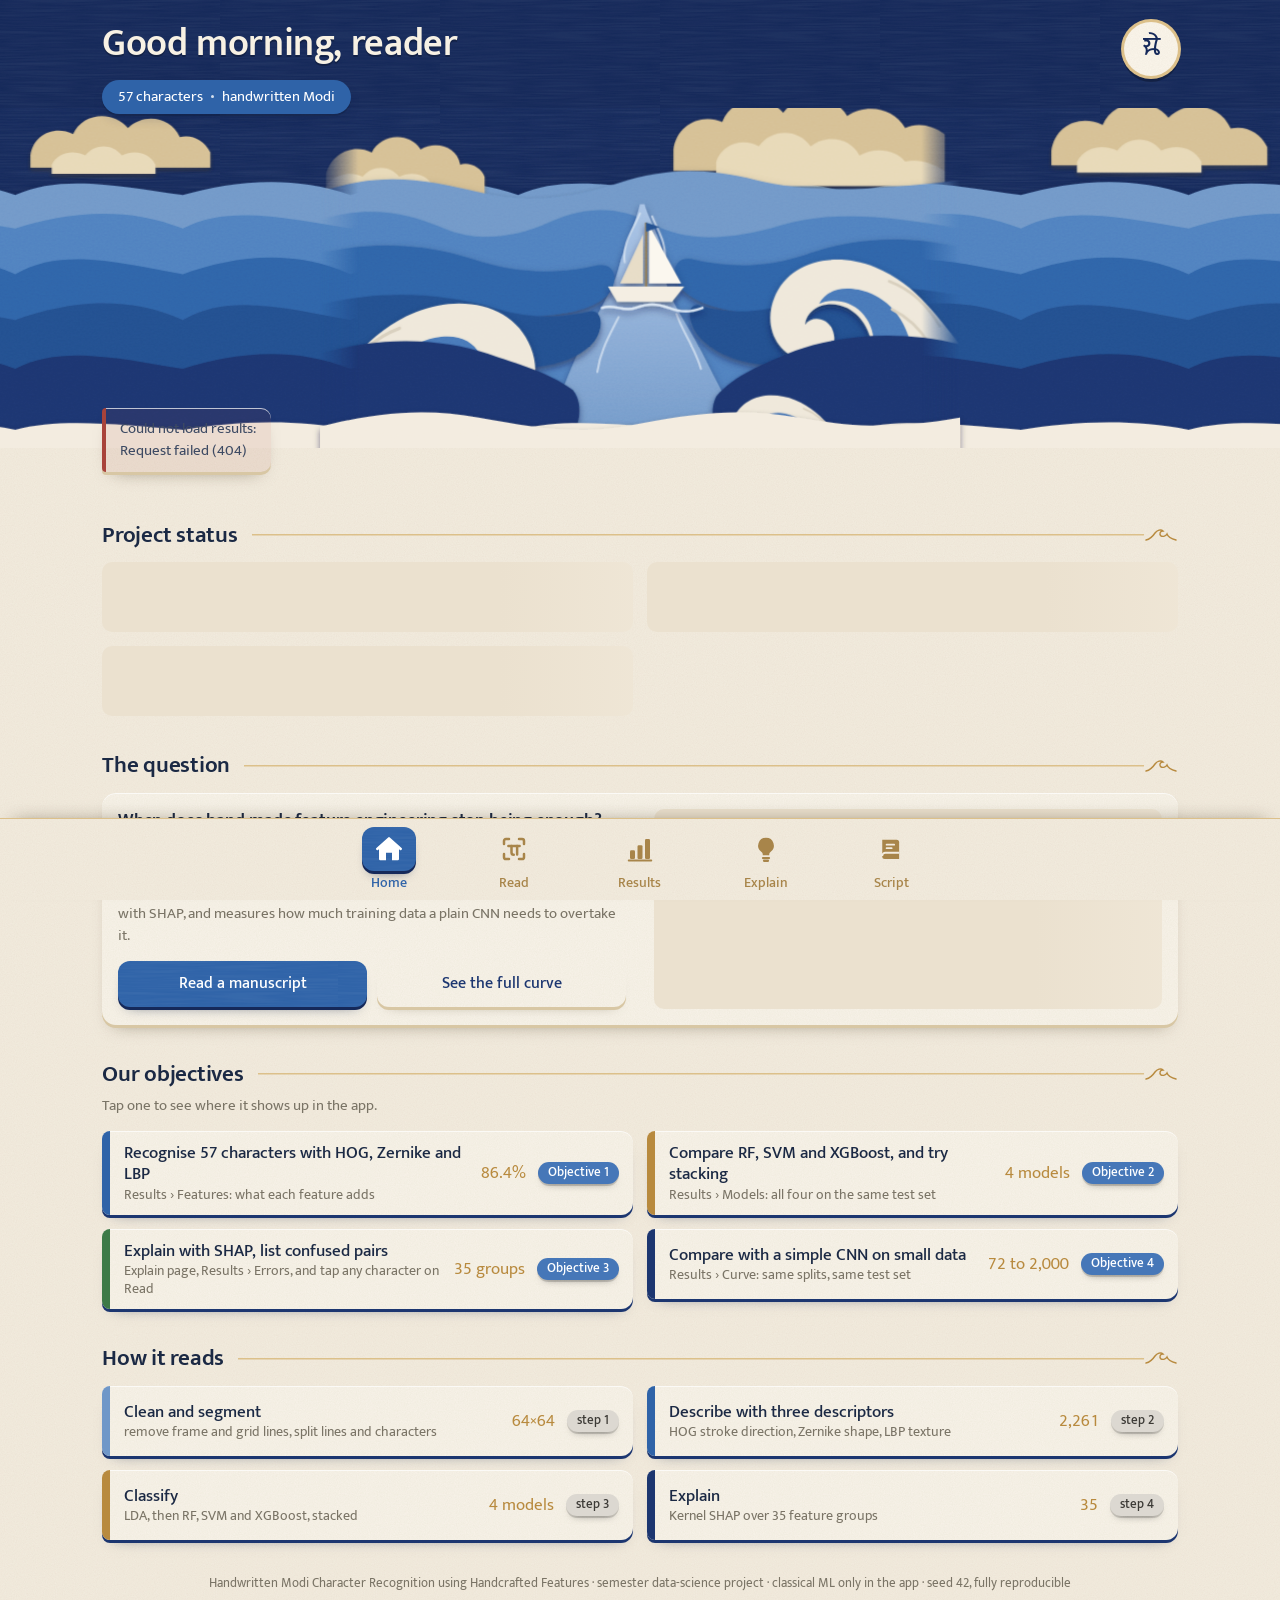
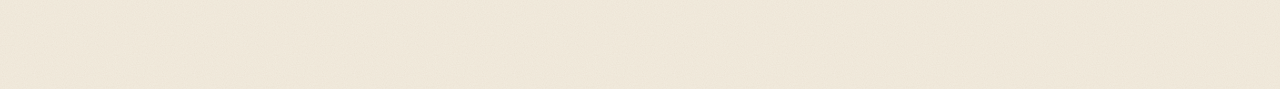
==== commit 001d55f0: "Show where each objective is implemented Objective markers in the module docstrings, an Objectives_a" ====
--- a/web/static/index.html
+++ b/web/static/index.html
@@ -51,6 +51,15 @@
       <div id="mini-curve" class="skeleton" style="min-height:200px"></div>
     </div></article>
 
+    <h2 class="section-title">Our objectives</h2>
+    <p class="section-sub">Tap one to see where it shows up in the app.</p>
+    <ol class="rows two-up" id="objectives">
+      <li><a class="row" href="results.html#features" style="--accent:var(--blue-600)"><span class="title">Recognise 57 characters with HOG, Zernike and LBP<small>Results &rsaquo; Features: what each feature adds</small></span><span class="meta">86.4%</span><span class="pill pill-progress sm">Objective 1</span></a></li>
+      <li><a class="row" href="results.html#models" style="--accent:var(--gold)"><span class="title">Compare RF, SVM and XGBoost, and try stacking<small>Results &rsaquo; Models: all four on the same test set</small></span><span class="meta">4 models</span><span class="pill pill-progress sm">Objective 2</span></a></li>
+      <li><a class="row" href="explain.html" style="--accent:var(--green)"><span class="title">Explain with SHAP, list confused pairs<small>Explain page, Results &rsaquo; Errors, and tap any character on Read</small></span><span class="meta">35 groups</span><span class="pill pill-progress sm">Objective 3</span></a></li>
+      <li><a class="row" href="results.html#curve" style="--accent:var(--navy-800)"><span class="title">Compare with a simple CNN on small data<small>Results &rsaquo; Curve: same splits, same test set</small></span><span class="meta">72 to 2,000</span><span class="pill pill-progress sm">Objective 4</span></a></li>
+    </ol>
+
     <h2 class="section-title">How it reads</h2>
     <ol class="rows two-up" id="pipeline">
       <li><a class="row" href="read.html" style="--accent:var(--blue-400)"><span class="title">Clean and segment<small>remove frame and grid lines, split lines and characters</small></span><span class="meta">64×64</span><span class="pill pill-todo sm">step 1</span></a></li>
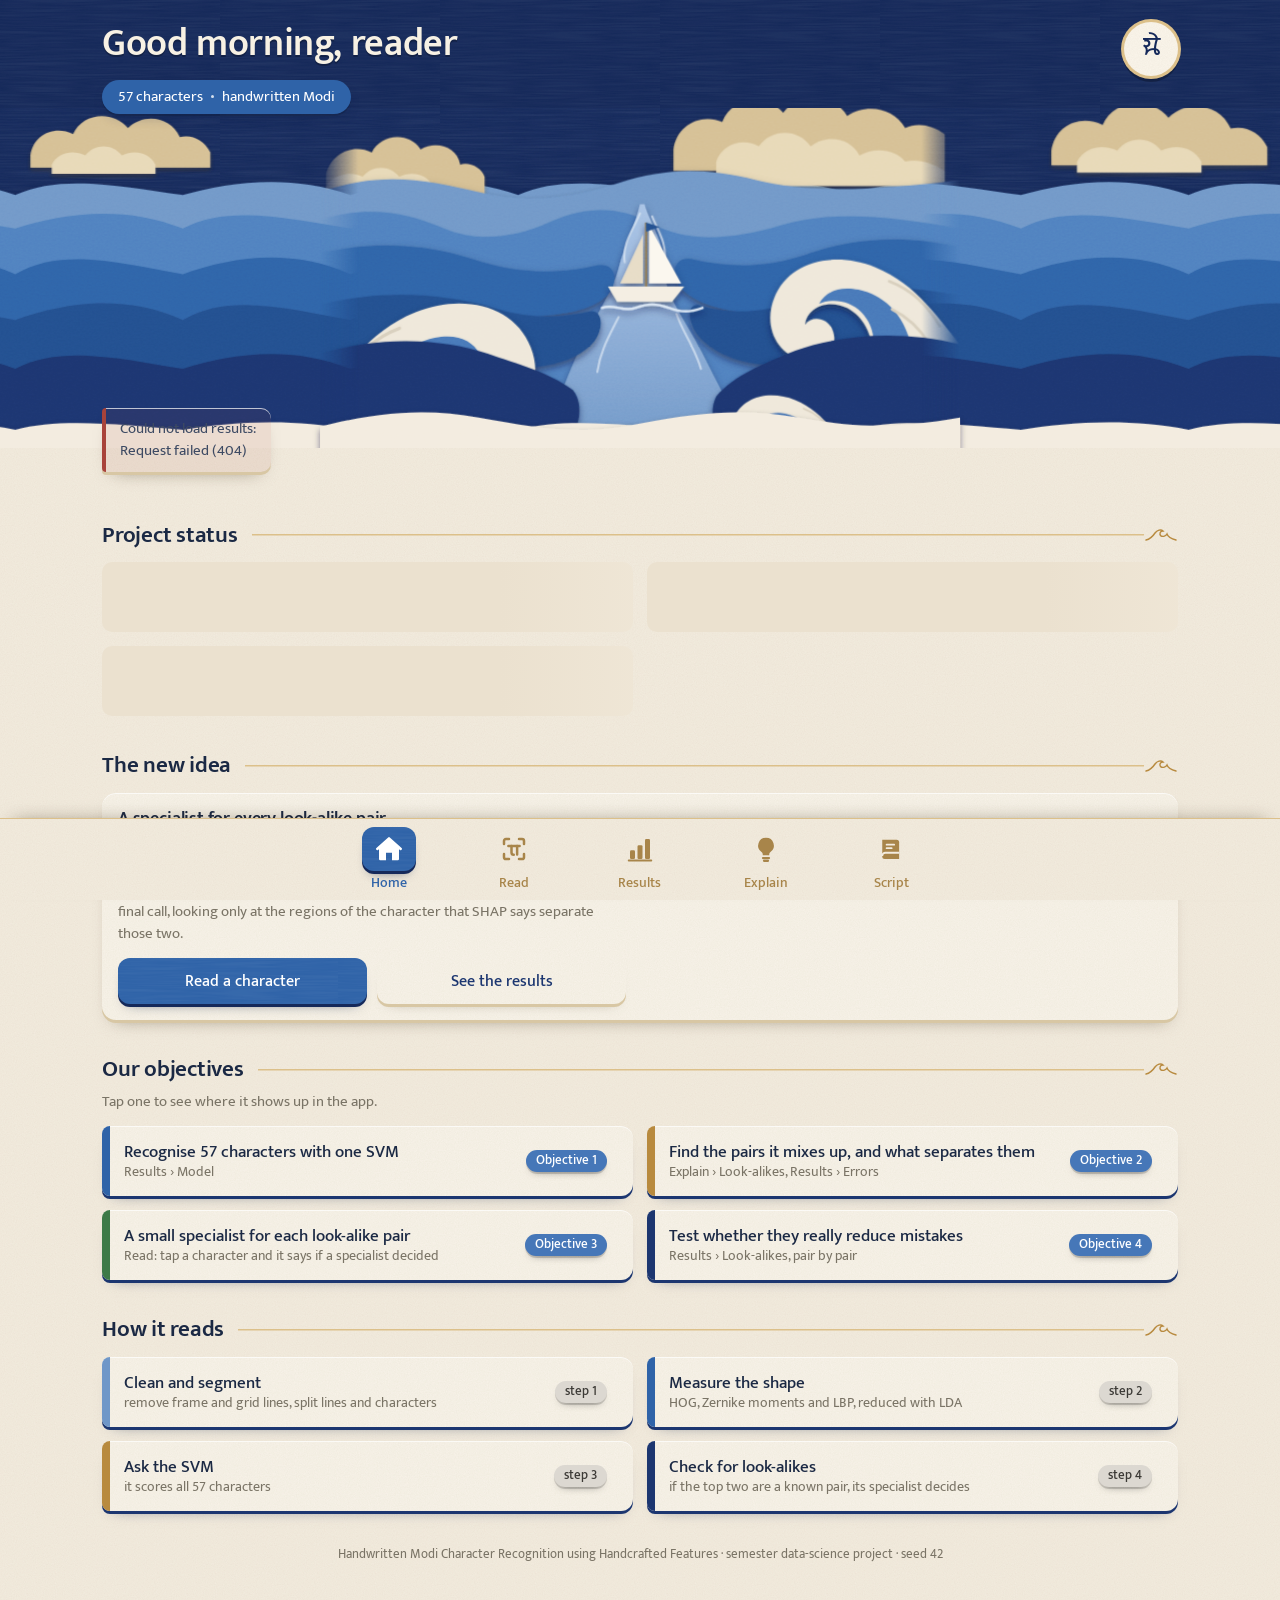
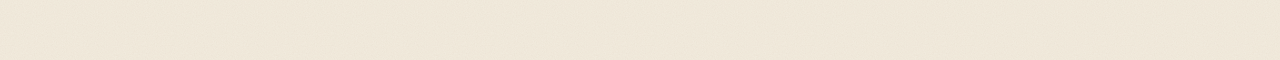
==== commit d275db8c: "App: centre Home, Results and Read on the SVM and the specialists" ====
--- a/web/static/index.html
+++ b/web/static/index.html
@@ -4,7 +4,7 @@
   <meta charset="utf-8">
   <meta name="viewport" content="width=device-width, initial-scale=1, viewport-fit=cover">
   <meta name="theme-color" content="#15295a">
-  <meta name="description" content="Recognising handwritten Modi script with handcrafted features and classical machine learning, with SHAP explanations.">
+  <meta name="description" content="Recognising handwritten Modi script with an SVM on handcrafted features and a small specialist for each look-alike pair.">
   <title>Modi Lipi XAI</title>
   <link rel="icon" href="img/icon.svg" type="image/svg+xml">
   <link rel="manifest" href="manifest.webmanifest">
@@ -38,37 +38,36 @@
       <li class="skeleton" style="height:70px"></li><li class="skeleton" style="height:70px"></li><li class="skeleton" style="height:70px"></li>
     </ul>
 
-    <h2 class="section-title">The question</h2>
+    <h2 class="section-title">The new idea</h2>
     <article class="card"><div class="panel-grid even"><div>
-      <h3>When does hand-made feature engineering stop being enough?</h3>
-      <p class="muted" style="font-size:15px">Modi was used to write Marathi for about seven centuries, and most of the archive is unread.
-        This project recognises single handwritten characters with three handcrafted descriptors and classical models,
-        explains every prediction with SHAP, and measures how much training data a plain CNN needs to overtake it.</p>
+      <h3>A specialist for every look-alike pair</h3>
+      <p class="muted" style="font-size:15px">Modi was used to write Marathi for centuries, and most of the archive is unread. Paper after paper on recognising it says look-alike characters are the hard part.
+        So when our SVM is stuck between two look-alikes, a small specialist makes the final call, looking only at the regions of the character that SHAP says separate those two.</p>
       <div class="btn-row" style="margin-top:14px">
-        <a class="btn" href="read.html">Read a manuscript</a>
-        <a class="btn ghost" href="results.html#curve">See the full curve</a>
+        <a class="btn" href="read.html">Read a character</a>
+        <a class="btn ghost" href="results.html#lookalikes">See the results</a>
       </div></div>
-      <div id="mini-curve" class="skeleton" style="min-height:200px"></div>
+      <div id="mini-pairs"></div>
     </div></article>
 
     <h2 class="section-title">Our objectives</h2>
     <p class="section-sub">Tap one to see where it shows up in the app.</p>
     <ol class="rows two-up" id="objectives">
-      <li><a class="row" href="results.html#features" style="--accent:var(--blue-600)"><span class="title">Recognise 57 characters with HOG, Zernike and LBP<small>Results &rsaquo; Features: what each feature adds</small></span><span class="meta">86.4%</span><span class="pill pill-progress sm">Objective 1</span></a></li>
-      <li><a class="row" href="results.html#models" style="--accent:var(--gold)"><span class="title">Compare RF, SVM and XGBoost, and try stacking<small>Results &rsaquo; Models: all four on the same test set</small></span><span class="meta">4 models</span><span class="pill pill-progress sm">Objective 2</span></a></li>
-      <li><a class="row" href="explain.html" style="--accent:var(--green)"><span class="title">Explain with SHAP, list confused pairs<small>Explain page, Results &rsaquo; Errors, and tap any character on Read</small></span><span class="meta">35 groups</span><span class="pill pill-progress sm">Objective 3</span></a></li>
-      <li><a class="row" href="results.html#curve" style="--accent:var(--navy-800)"><span class="title">Compare with a simple CNN on small data<small>Results &rsaquo; Curve: same splits, same test set</small></span><span class="meta">72 to 2,000</span><span class="pill pill-progress sm">Objective 4</span></a></li>
+      <li><a class="row" href="results.html#model" style="--accent:var(--blue-600)"><span class="title">Recognise 57 characters with one SVM<small>Results &rsaquo; Model</small></span><span class="pill pill-progress sm">Objective 1</span></a></li>
+      <li><a class="row" href="explain.html#pairs" style="--accent:var(--gold)"><span class="title">Find the pairs it mixes up, and what separates them<small>Explain &rsaquo; Look-alikes, Results &rsaquo; Errors</small></span><span class="pill pill-progress sm">Objective 2</span></a></li>
+      <li><a class="row" href="read.html" style="--accent:var(--green)"><span class="title">A small specialist for each look-alike pair<small>Read: tap a character and it says if a specialist decided</small></span><span class="pill pill-progress sm">Objective 3</span></a></li>
+      <li><a class="row" href="results.html#lookalikes" style="--accent:var(--navy-800)"><span class="title">Test whether they really reduce mistakes<small>Results &rsaquo; Look-alikes, pair by pair</small></span><span class="pill pill-progress sm">Objective 4</span></a></li>
     </ol>
 
     <h2 class="section-title">How it reads</h2>
     <ol class="rows two-up" id="pipeline">
-      <li><a class="row" href="read.html" style="--accent:var(--blue-400)"><span class="title">Clean and segment<small>remove frame and grid lines, split lines and characters</small></span><span class="meta">64×64</span><span class="pill pill-todo sm">step 1</span></a></li>
-      <li><a class="row" href="explain.html" style="--accent:var(--blue-600)"><span class="title">Describe with three descriptors<small>HOG stroke direction, Zernike shape, LBP texture</small></span><span class="meta">2,261</span><span class="pill pill-todo sm">step 2</span></a></li>
-      <li><a class="row" href="results.html#models" style="--accent:var(--gold)"><span class="title">Classify<small>LDA, then RF, SVM and XGBoost, stacked</small></span><span class="meta">4 models</span><span class="pill pill-todo sm">step 3</span></a></li>
-      <li><a class="row" href="explain.html" style="--accent:var(--navy-800)"><span class="title">Explain<small>Kernel SHAP over 35 feature groups</small></span><span class="meta">35</span><span class="pill pill-todo sm">step 4</span></a></li>
+      <li><a class="row" href="read.html" style="--accent:var(--blue-400)"><span class="title">Clean and segment<small>remove frame and grid lines, split lines and characters</small></span><span class="pill pill-todo sm">step 1</span></a></li>
+      <li><a class="row" href="explain.html" style="--accent:var(--blue-600)"><span class="title">Measure the shape<small>HOG, Zernike moments and LBP, reduced with LDA</small></span><span class="pill pill-todo sm">step 2</span></a></li>
+      <li><a class="row" href="results.html#model" style="--accent:var(--gold)"><span class="title">Ask the SVM<small>it scores all 57 characters</small></span><span class="pill pill-todo sm">step 3</span></a></li>
+      <li><a class="row" href="results.html#lookalikes" style="--accent:var(--navy-800)"><span class="title">Check for look-alikes<small>if the top two are a known pair, its specialist decides</small></span><span class="pill pill-todo sm">step 4</span></a></li>
     </ol>
 
-    <p class="foot-note">Handwritten Modi Character Recognition using Handcrafted Features · semester data-science project · classical ML only in the app · seed 42, fully reproducible</p>
+    <p class="foot-note">Handwritten Modi Character Recognition using Handcrafted Features · semester data-science project · seed 42</p>
   </main>
 
   <script src="js/layout.js"></script>
